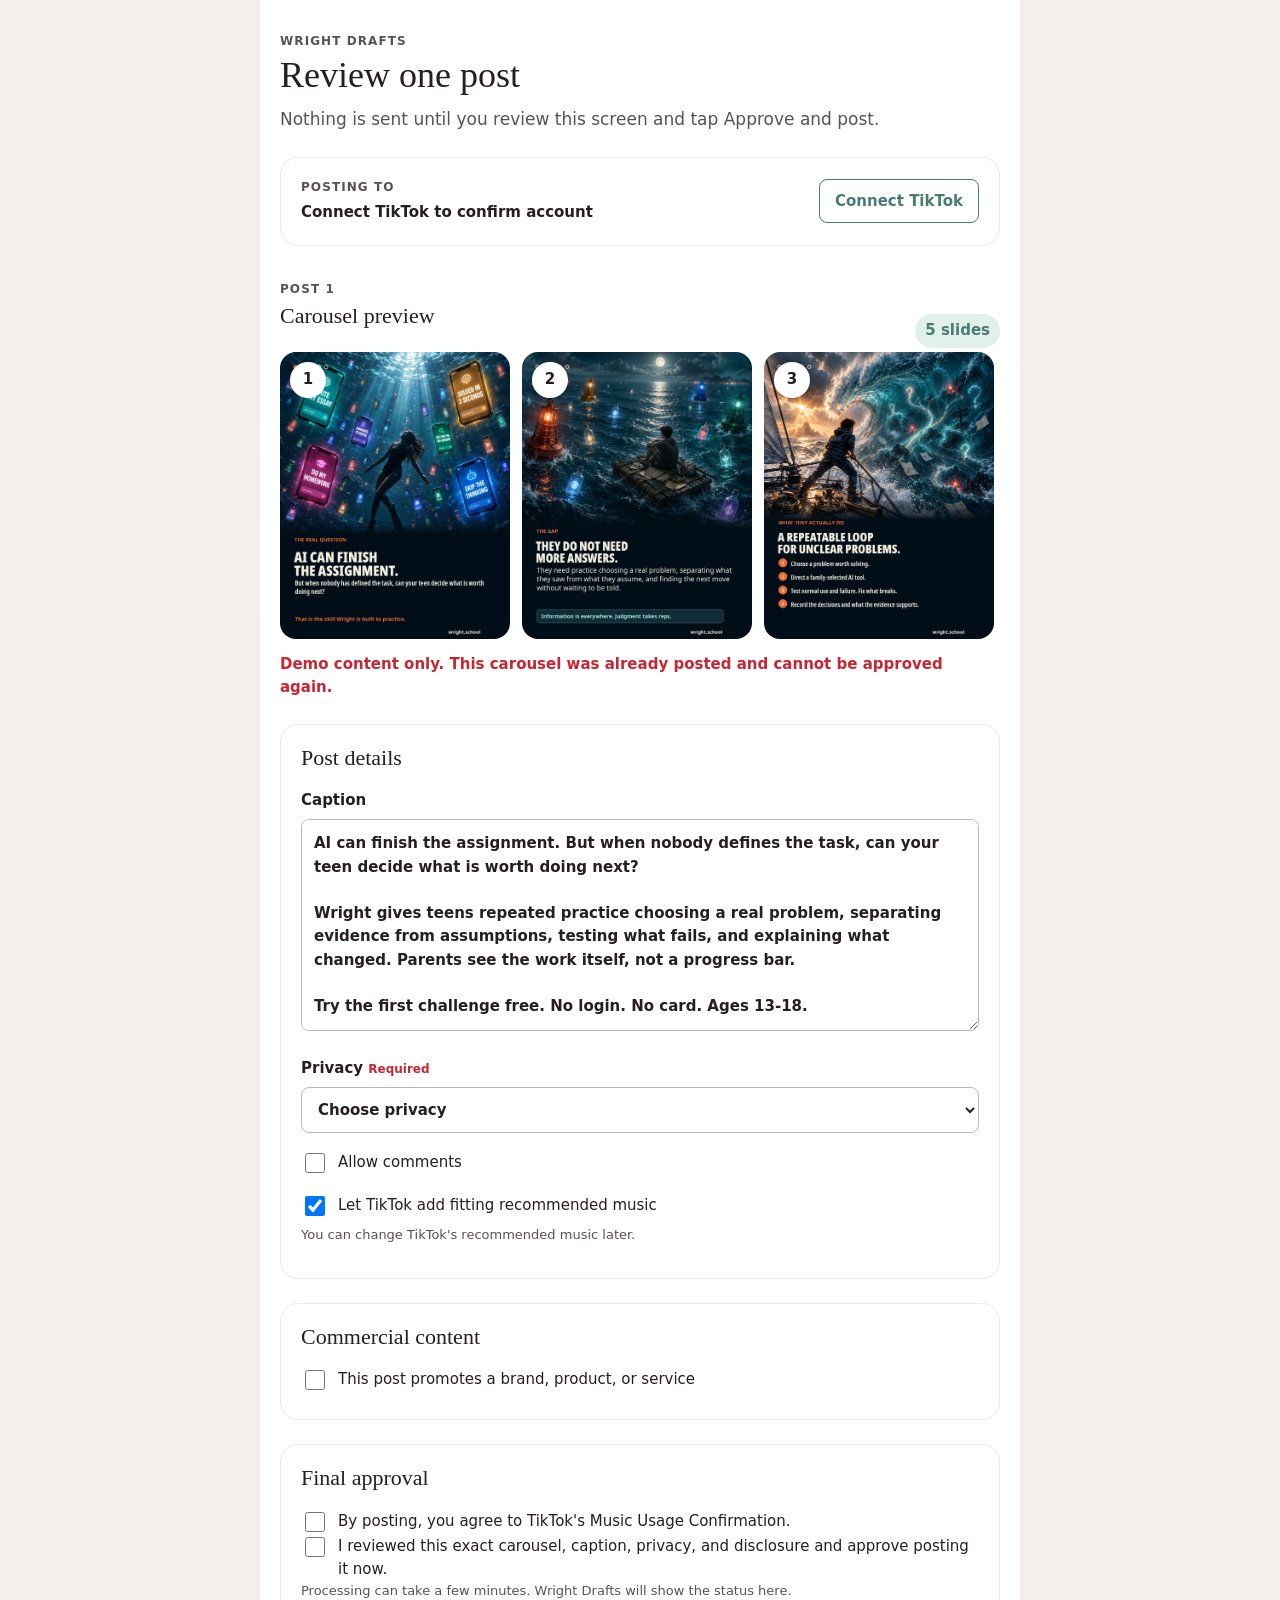
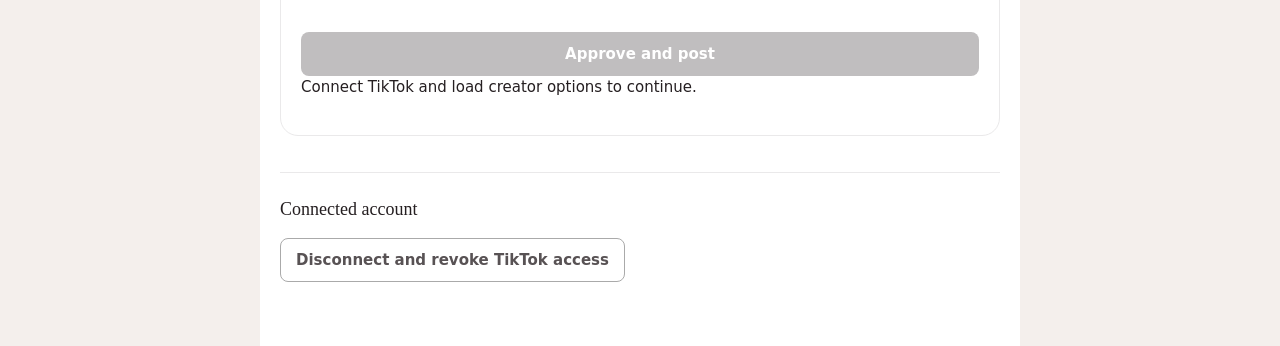
==== direct-post-ui/index.html @ c035bb86 "Prepare Direct Post review UI and backend" ====
<!doctype html>
<html lang="en">
<head>
<meta charset="utf-8"><meta name="viewport" content="width=device-width,initial-scale=1">
<title>Wright Drafts - Review post</title>
<link rel="stylesheet" href="styles.css">
</head>
<body>
<main>
  <header>
    <p class="eyebrow">Wright Drafts</p>
    <h1>Review one post</h1>
    <p class="intro">Nothing is sent until you review this screen and tap Approve and post.</p>
  </header>

  <section class="account card" aria-labelledby="account-title">
    <div><p class="label" id="account-title">Posting to</p><strong id="creatorName">Connect TikTok to confirm account</strong></div>
    <button class="secondary" id="connectBtn">Connect TikTok</button>
  </section>

  <section aria-labelledby="preview-title">
    <div class="section-head"><div><p class="label">Post 1</p><h2 id="preview-title">Carousel preview</h2></div><span class="badge">5 slides</span></div>
    <div class="slides" aria-label="Carousel slides in posting order">
      <figure><img src="../01.jpg" alt="Slide 1"><figcaption>1</figcaption></figure>
      <figure><img src="../02.jpg" alt="Slide 2"><figcaption>2</figcaption></figure>
      <figure><img src="../03.jpg" alt="Slide 3"><figcaption>3</figcaption></figure>
      <figure><img src="../04.jpg" alt="Slide 4"><figcaption>4</figcaption></figure>
      <figure><img src="../05.jpg" alt="Slide 5"><figcaption>5</figcaption></figure>
    </div>
    <p class="demo-note">Demo content only. This carousel was already posted and cannot be approved again.</p>
  </section>

  <form id="postForm">
    <section class="card fields" aria-labelledby="details-title">
      <h2 id="details-title">Post details</h2>
      <label>Caption<textarea id="caption" maxlength="4000" rows="8">AI can finish the assignment. But when nobody defines the task, can your teen decide what is worth doing next?

Wright gives teens repeated practice choosing a real problem, separating evidence from assumptions, testing what fails, and explaining what changed. Parents see the work itself, not a progress bar.

Try the first challenge free. No login. No card. Ages 13-18.

#ParentingTeens #AIForTeens #FutureReady #TeenEducation #WrightSchool</textarea></label>
      <label>Privacy <span class="required">Required</span>
        <select id="privacy" required><option value="" selected disabled>Choose privacy</option></select>
      </label>
      <label class="check"><input type="checkbox" id="comments"> Allow comments</label>
      <label class="check"><input type="checkbox" id="autoMusic" checked> Let TikTok add fitting recommended music</label>
      <p class="hint">You can change TikTok's recommended music later.</p>
    </section>

    <section class="card fields" aria-labelledby="disclosure-title">
      <h2 id="disclosure-title">Commercial content</h2>
      <label class="check"><input type="checkbox" id="commercial"> This post promotes a brand, product, or service</label>
      <div id="commercialChoices" hidden>
        <label class="check"><input type="checkbox" id="ownBrand"> Your brand <span class="hint">Labeled “Promotional content”</span></label>
        <label class="check"><input type="checkbox" id="branded"> Branded content for another business <span class="hint">Labeled “Paid partnership”</span></label>
      </div>
      <p class="error" id="disclosureError" hidden>Choose at least one commercial-content type.</p>
    </section>

    <section class="card consent" aria-labelledby="consent-title">
      <h2 id="consent-title">Final approval</h2>
      <label class="check"><input type="checkbox" id="musicConsent" required> By posting, you agree to TikTok's Music Usage Confirmation.</label>
      <label class="check"><input type="checkbox" id="exactPostConsent" required> I reviewed this exact carousel, caption, privacy, and disclosure and approve posting it now.</label>
      <p class="hint">Processing can take a few minutes. Wright Drafts will show the status here.</p>
      <button class="primary" type="submit" id="postBtn" disabled>Approve and post</button>
      <p id="status" role="status">Connect TikTok and load creator options to continue.</p>
    </section>
  </form>

  <section class="danger-zone">
    <h2>Connected account</h2>
    <button class="ghost" id="disconnectBtn" disabled>Disconnect and revoke TikTok access</button>
  </section>
</main>
<script src="app.js"></script>
</body></html>
---- direct-post-ui/styles.css ----
:root{--ink:#251f21;--ink2:#585254;--rule:#eae9ea;--teal:#477d70;--teal2:#e2f0ec;--red:#c92532;--sand:#f4efec;--white:#fff}*{box-sizing:border-box}body{margin:0;background:var(--sand);color:var(--ink);font:15px/1.55 system-ui,-apple-system,sans-serif}main{max-width:760px;margin:auto;background:var(--white);min-height:100vh;padding:32px 20px 64px}h1,h2,p{margin-top:0}h1{font:400 36px/1.08 Georgia,serif;margin-bottom:12px}h2{font:400 22px/1.2 Georgia,serif;margin-bottom:18px}.eyebrow,.label{font-size:12px;letter-spacing:.09em;text-transform:uppercase;color:var(--ink2);font-weight:700;margin-bottom:5px}.intro{color:var(--ink2);font-size:17px}.card{border:1px solid var(--rule);border-radius:18px;padding:20px;margin:24px 0}.account{display:flex;align-items:center;justify-content:space-between;gap:16px}.section-head{display:flex;justify-content:space-between;align-items:end;margin-top:34px}.badge{background:var(--teal2);color:var(--teal);font-weight:700;border-radius:99px;padding:5px 10px}.slides{display:flex;gap:12px;overflow-x:auto;padding:4px 2px 14px;scroll-snap-type:x mandatory}.slides figure{position:relative;flex:0 0 min(72vw,230px);margin:0;scroll-snap-align:start}.slides img{display:block;width:100%;border-radius:16px}.slides figcaption{position:absolute;top:10px;left:10px;width:36px;height:36px;border-radius:50%;background:#fff;color:var(--ink);display:grid;place-items:center;font-weight:800;box-shadow:0 2px 9px #0003}.demo-note{color:var(--red);font-weight:650}.fields label{display:block;margin:18px 0 6px;font-weight:650}textarea,select{width:100%;margin-top:7px;border:1px solid #bcb8b9;border-radius:8px;padding:12px;background:white;color:var(--ink);font:inherit}textarea:focus,select:focus{outline:3px solid var(--teal2);border-color:var(--teal)}.check{display:flex!important;gap:10px;align-items:flex-start;font-weight:500!important}.check input{width:20px;height:20px;flex:0 0 auto;margin-top:2px}.hint{color:var(--ink2);font-size:13px;font-weight:400}.required{color:var(--red);font-size:12px}.error{color:var(--red)}button{min-height:44px;border-radius:8px;padding:10px 15px;font:650 15px system-ui;border:1px solid transparent;cursor:pointer}.primary{width:100%;background:var(--teal);color:#fff;margin-top:18px}.primary:disabled{background:#c0bebf;cursor:not-allowed}.secondary{background:white;border-color:var(--teal);color:var(--teal)}.ghost{background:white;border-color:#aaa;color:var(--ink2)}.danger-zone{border-top:1px solid var(--rule);padding-top:26px;margin-top:36px}.danger-zone h2{font-size:18px}@media(max-width:520px){main{padding-top:24px}.account{align-items:flex-start;flex-direction:column}.account button{width:100%}h1{font-size:32px}}
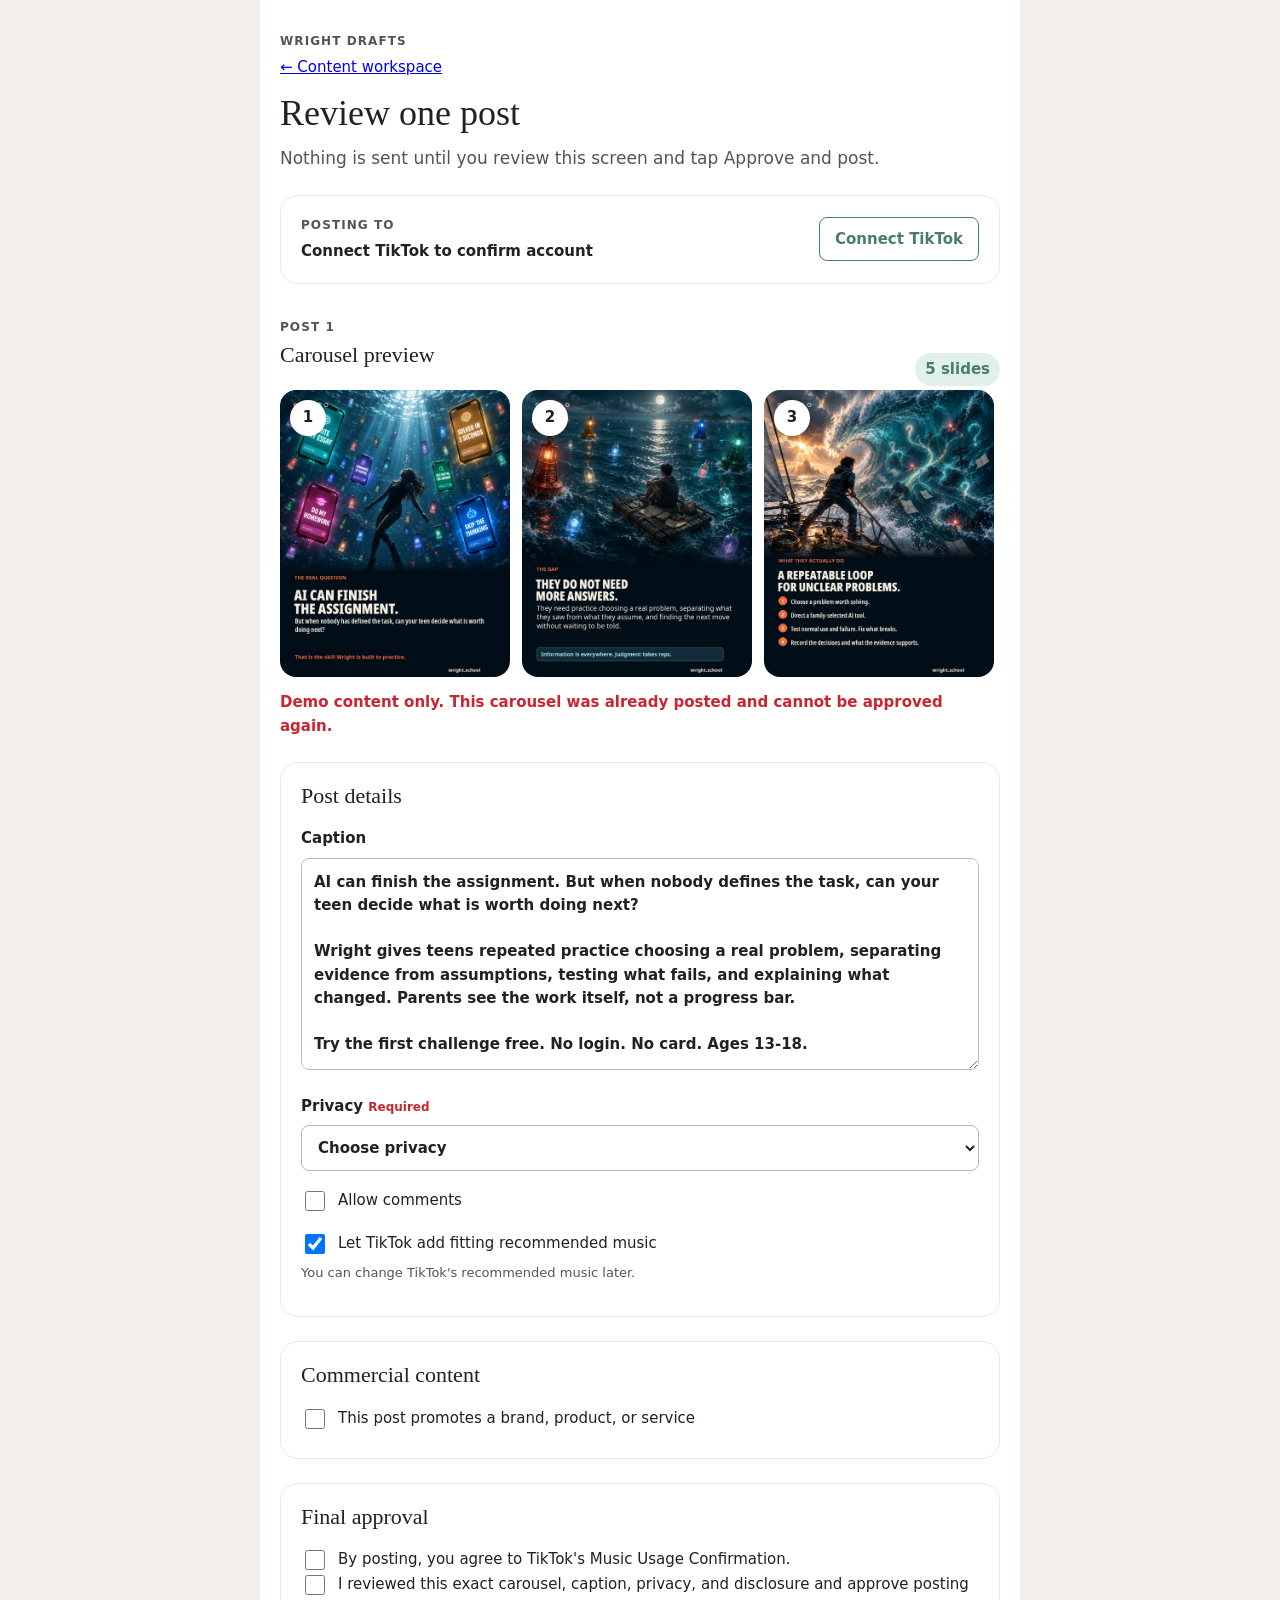
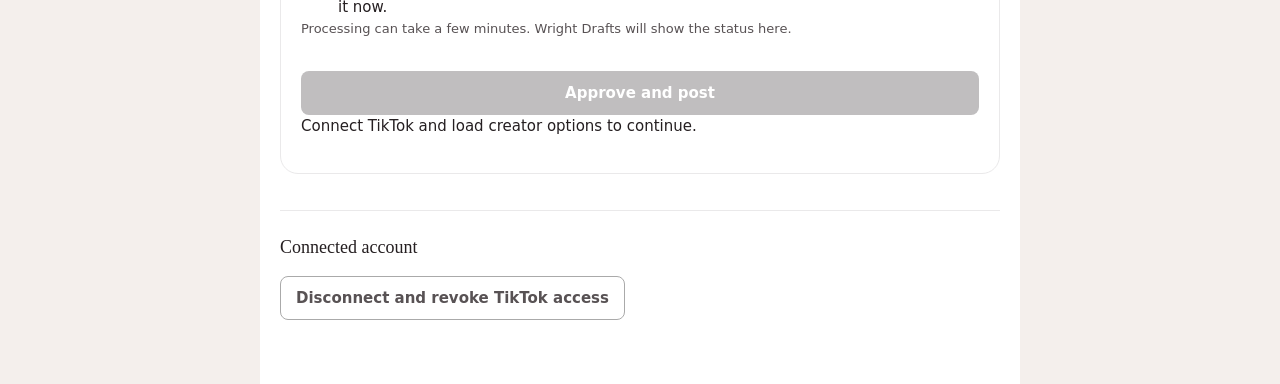
==== commit 99ca29f0: "Build complete content workspace and posting history" ====
--- a/direct-post-ui/index.html
+++ b/direct-post-ui/index.html
@@ -8,7 +8,7 @@
 <body>
 <main>
   <header>
-    <p class="eyebrow">Wright Drafts</p>
+    <p class="eyebrow">Wright Drafts</p><p><a href="workspace.html">← Content workspace</a></p>
     <h1>Review one post</h1>
     <p class="intro">Nothing is sent until you review this screen and tap Approve and post.</p>
   </header>
@@ -73,5 +73,5 @@
     <button class="ghost" id="disconnectBtn" disabled>Disconnect and revoke TikTok access</button>
   </section>
 </main>
-<script src="app.js"></script>
+<script src="app.js?v=pair-v1"></script>
 </body></html>
--- a/direct-post-ui/styles.css
+++ b/direct-post-ui/styles.css
@@ -1 +1,3 @@
 :root{--ink:#251f21;--ink2:#585254;--rule:#eae9ea;--teal:#477d70;--teal2:#e2f0ec;--red:#c92532;--sand:#f4efec;--white:#fff}*{box-sizing:border-box}body{margin:0;background:var(--sand);color:var(--ink);font:15px/1.55 system-ui,-apple-system,sans-serif}main{max-width:760px;margin:auto;background:var(--white);min-height:100vh;padding:32px 20px 64px}h1,h2,p{margin-top:0}h1{font:400 36px/1.08 Georgia,serif;margin-bottom:12px}h2{font:400 22px/1.2 Georgia,serif;margin-bottom:18px}.eyebrow,.label{font-size:12px;letter-spacing:.09em;text-transform:uppercase;color:var(--ink2);font-weight:700;margin-bottom:5px}.intro{color:var(--ink2);font-size:17px}.card{border:1px solid var(--rule);border-radius:18px;padding:20px;margin:24px 0}.account{display:flex;align-items:center;justify-content:space-between;gap:16px}.section-head{display:flex;justify-content:space-between;align-items:end;margin-top:34px}.badge{background:var(--teal2);color:var(--teal);font-weight:700;border-radius:99px;padding:5px 10px}.slides{display:flex;gap:12px;overflow-x:auto;padding:4px 2px 14px;scroll-snap-type:x mandatory}.slides figure{position:relative;flex:0 0 min(72vw,230px);margin:0;scroll-snap-align:start}.slides img{display:block;width:100%;border-radius:16px}.slides figcaption{position:absolute;top:10px;left:10px;width:36px;height:36px;border-radius:50%;background:#fff;color:var(--ink);display:grid;place-items:center;font-weight:800;box-shadow:0 2px 9px #0003}.demo-note{color:var(--red);font-weight:650}.fields label{display:block;margin:18px 0 6px;font-weight:650}textarea,select{width:100%;margin-top:7px;border:1px solid #bcb8b9;border-radius:8px;padding:12px;background:white;color:var(--ink);font:inherit}textarea:focus,select:focus{outline:3px solid var(--teal2);border-color:var(--teal)}.check{display:flex!important;gap:10px;align-items:flex-start;font-weight:500!important}.check input{width:20px;height:20px;flex:0 0 auto;margin-top:2px}.hint{color:var(--ink2);font-size:13px;font-weight:400}.required{color:var(--red);font-size:12px}.error{color:var(--red)}button{min-height:44px;border-radius:8px;padding:10px 15px;font:650 15px system-ui;border:1px solid transparent;cursor:pointer}.primary{width:100%;background:var(--teal);color:#fff;margin-top:18px}.primary:disabled{background:#c0bebf;cursor:not-allowed}.secondary{background:white;border-color:var(--teal);color:var(--teal)}.ghost{background:white;border-color:#aaa;color:var(--ink2)}.danger-zone{border-top:1px solid var(--rule);padding-top:26px;margin-top:36px}.danger-zone h2{font-size:18px}@media(max-width:520px){main{padding-top:24px}.account{align-items:flex-start;flex-direction:column}.account button{width:100%}h1{font-size:32px}}
+.post-card{border:1px solid var(--rule);border-radius:18px;margin:24px 0;overflow:hidden}.post-card>header{padding:18px 20px 0}.post-card .slides{padding:0 20px 14px}.post-card .slides figure{flex-basis:min(58vw,180px)}.post-settings{border-top:1px solid var(--rule);padding:4px 20px 20px}.approve-one{background:var(--teal2);margin:0;padding:15px 20px!important}.schedule{display:grid;grid-template-columns:1fr 1fr;gap:12px}.schedule input{width:100%;padding:11px;border:1px solid #bcb8b9;border-radius:8px;font:inherit}.post-card[aria-disabled=true]{opacity:.62}.post-card[aria-disabled=true] .approve-one{background:#eee}.caption-preview{white-space:pre-wrap;max-height:9em;overflow:auto;border-left:3px solid var(--teal);padding-left:12px}@media(max-width:520px){.schedule{grid-template-columns:1fr}}
+.workspace{max-width:1120px}.topbar{display:flex;justify-content:space-between;gap:24px;align-items:flex-start}.account-chip{display:flex;gap:8px;align-items:center;background:var(--teal2);padding:9px 12px;border-radius:99px;white-space:nowrap}.dot{width:9px;height:9px;border-radius:50%;background:#2f9a72}.tabs{display:flex;gap:8px;overflow:auto;padding:14px 0;border-bottom:1px solid var(--rule);position:sticky;top:0;background:white;z-index:2}.tab{background:white;border-color:var(--rule);white-space:nowrap}.tab.active{background:var(--ink);color:white}.stats{display:grid;grid-template-columns:repeat(4,1fr);gap:12px;margin:22px 0}.stats div{background:#f8f6f5;padding:16px;border-radius:14px}.stats strong{display:block;font:32px Georgia}.stats span{color:var(--ink2)}.toolbar{display:grid;grid-template-columns:1fr auto auto;gap:12px;align-items:end}.search span{display:block;font-weight:700;margin-bottom:5px}.search input,.toolbar select{width:100%;padding:11px;border:1px solid #bcb8b9;border-radius:8px;font:inherit;background:white}.action-link{display:inline-flex;align-items:center;justify-content:center;text-decoration:none;min-height:44px;padding:10px 15px;border-radius:8px}.content-grid{display:grid;grid-template-columns:repeat(3,1fr);gap:18px;margin:24px 0}.content-card{border:1px solid var(--rule);border-radius:18px;overflow:hidden;background:white}.card-open{display:block;width:100%;padding:0;border:0;background:white;text-align:left;color:inherit}.cover{aspect-ratio:4/3;background:#eee;position:relative;overflow:hidden}.cover img{width:100%;height:100%;object-fit:cover}.status,.slides-count{position:absolute;top:10px;background:white;padding:5px 9px;border-radius:99px;font-size:12px;font-weight:800}.status{left:10px}.slides-count{right:10px}.status.published{background:#dff2e7;color:#1b6e4d}.status.failed{background:#ffe1e4;color:#a81828}.status.approved{background:#e5e5fb;color:#42428c}.content-meta{padding:15px}.content-meta h2{font-size:20px;margin-bottom:8px}.content-meta p{color:var(--ink2);height:3em;overflow:hidden}.meta-row{display:flex;justify-content:space-between;gap:10px;font-size:12px;color:var(--ink2);border-top:1px solid var(--rule);padding-top:10px}.feature-grid{display:grid;grid-template-columns:1fr 1fr;gap:12px}.feature-grid p{background:#f8f6f5;padding:14px;border-radius:12px}dialog{width:min(760px,calc(100% - 24px));border:0;border-radius:20px;padding:28px;box-shadow:0 20px 60px #0004}dialog::backdrop{background:#0008}.dialog-close{float:right;font-size:26px;background:white;border:0}.detail-list>div{display:grid;grid-template-columns:120px 1fr;border-top:1px solid var(--rule);padding:12px 0}.detail-list dt{font-weight:700}.detail-list dd{margin:0}.mono{font-family:monospace;word-break:break-all}@media(max-width:820px){.content-grid{grid-template-columns:1fr 1fr}.toolbar{grid-template-columns:1fr 1fr}.toolbar .search{grid-column:1/-1}}@media(max-width:520px){.topbar{display:block}.account-chip{display:inline-flex}.stats{grid-template-columns:1fr 1fr}.content-grid{grid-template-columns:1fr}.toolbar{grid-template-columns:1fr}.toolbar .search{grid-column:auto}.feature-grid{grid-template-columns:1fr}.detail-list>div{grid-template-columns:1fr}.tabs{margin-left:-20px;margin-right:-20px;padding-left:20px}}
